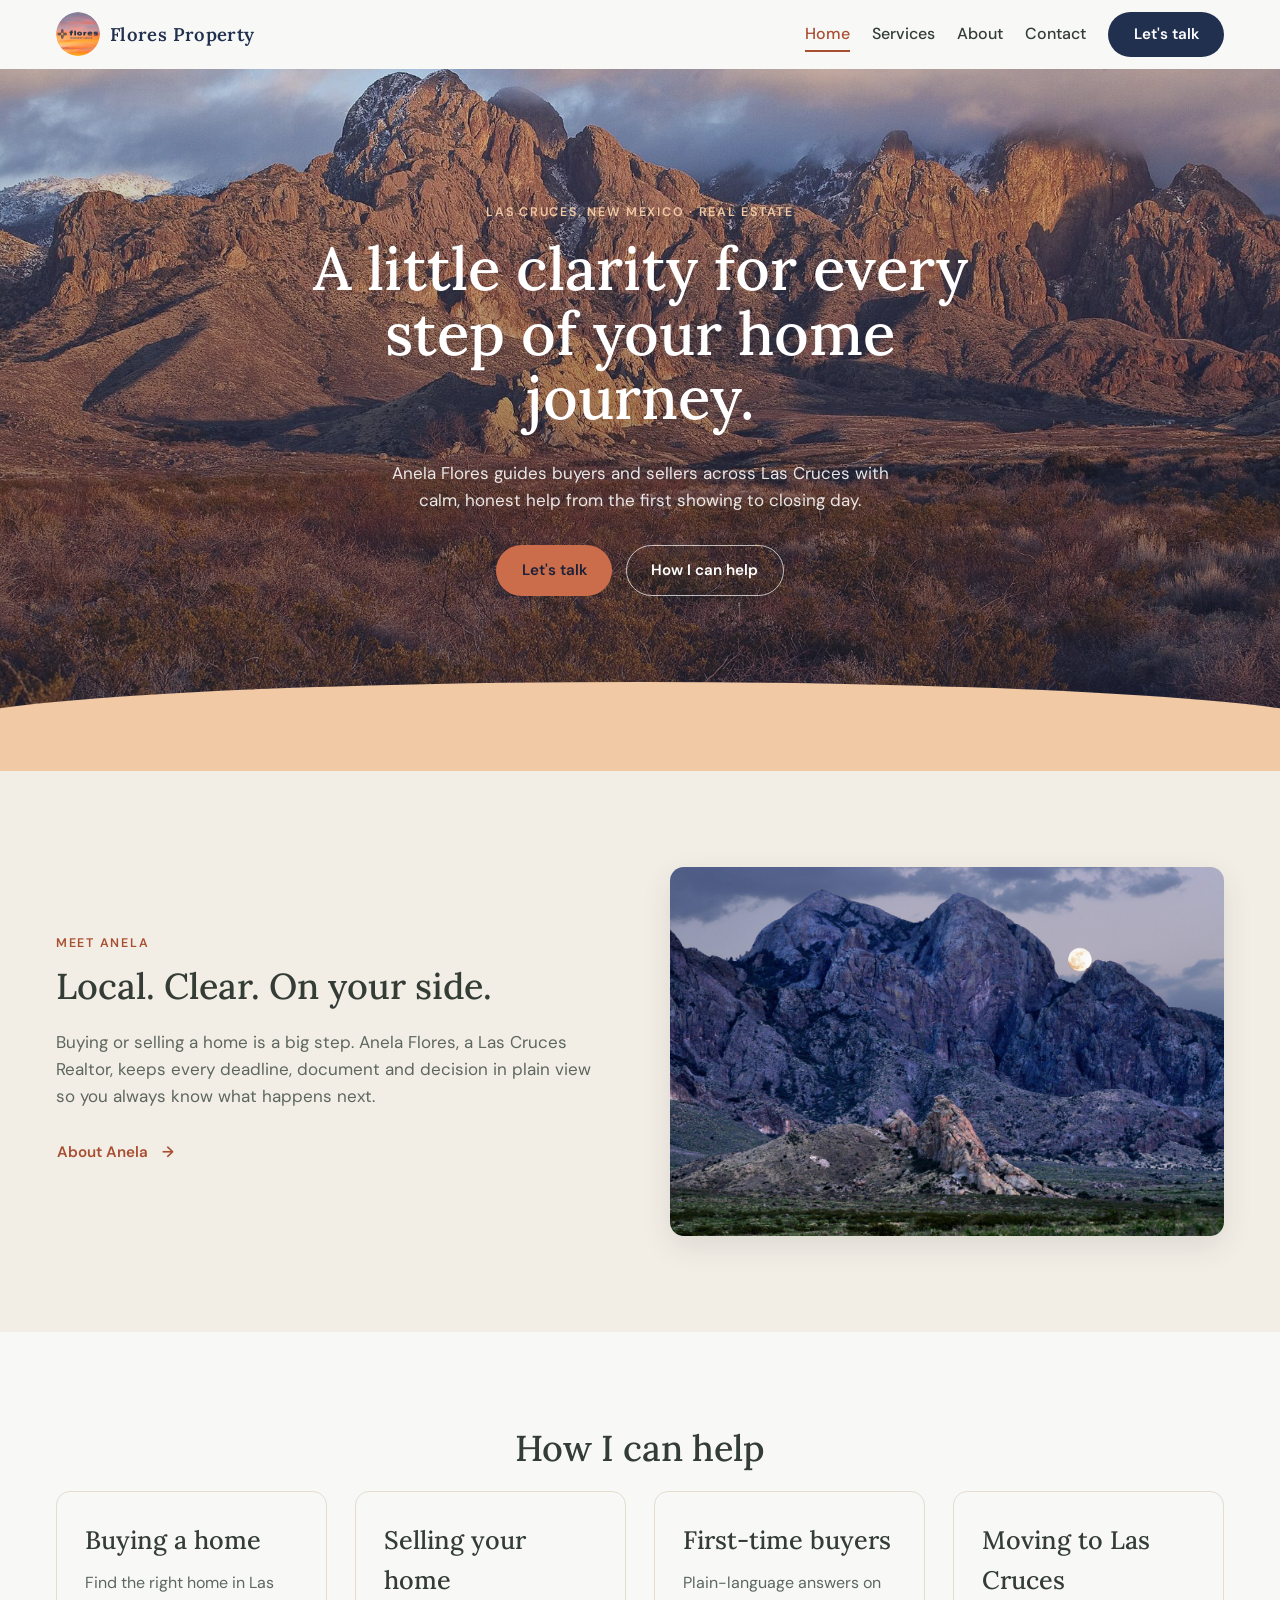
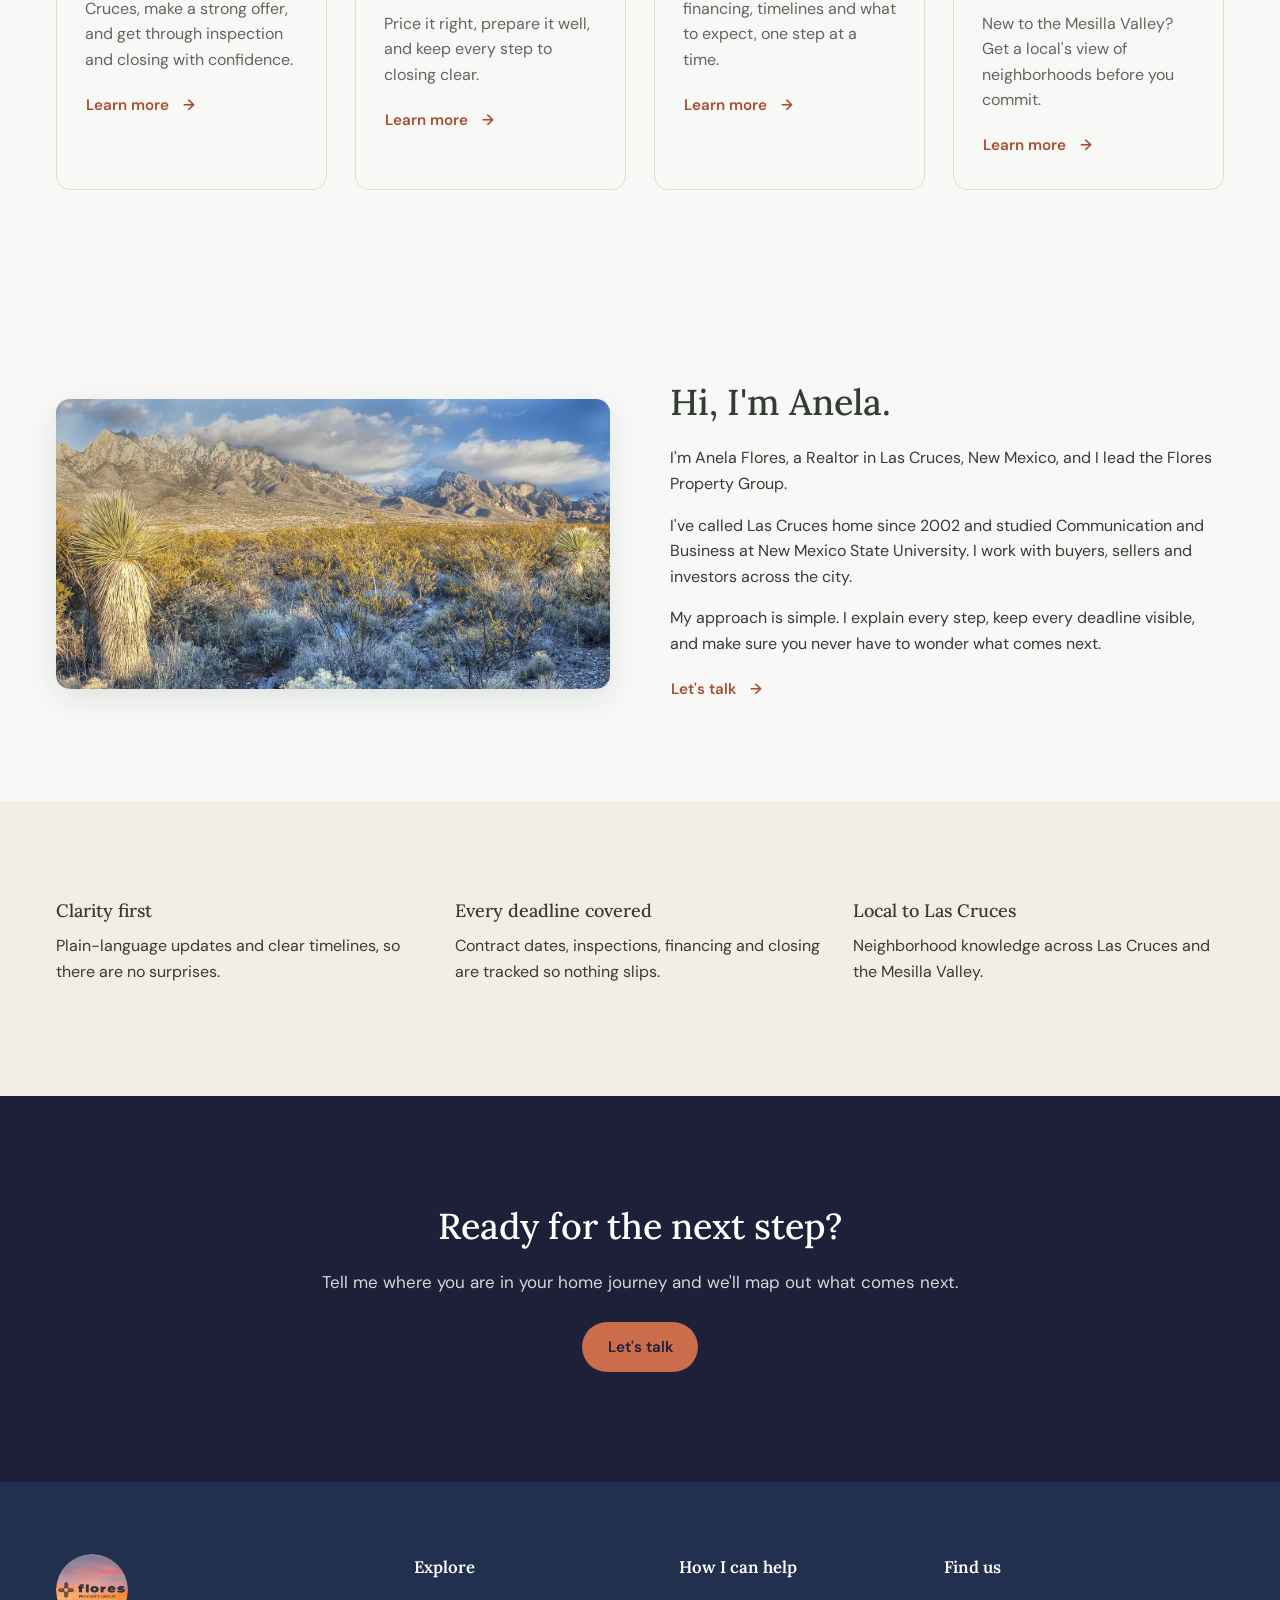
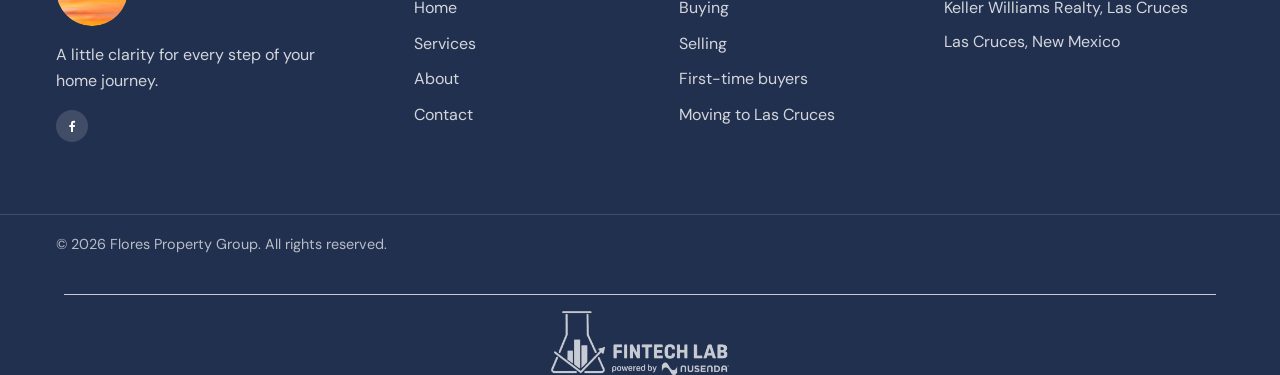
==== docs/index.html @ 02dea332 "Save from Halite Studio" ====
<!DOCTYPE html>
<html lang="en">
<head>
<meta charset="UTF-8"/>
<meta name="viewport" content="width=device-width, initial-scale=1.0"/>
<link rel="icon" href="./favicon.ico" sizes="any"/>
<link rel="shortcut icon" href="./favicon.ico"/>
<link rel="icon" type="image/x-icon" href="./favicon.ico"/>
<link rel="icon" type="image/png" sizes="48x48" href="./favicon-48x48.png"/>
<link rel="icon" type="image/png" sizes="96x96" href="./favicon-96x96.png"/>
<link rel="icon" type="image/png" sizes="192x192" href="./favicon-192x192.png"/>
<link rel="apple-touch-icon" href="./apple-touch-icon.png"/>
<title>Flores Property · Las Cruces, NM Real Estate</title>
<meta name="description" content="Anela Flores helps buyers and sellers across Las Cruces, New Mexico with calm, clear guidance from first showing to closing day."/>
<link rel="preconnect" href="https://fonts.googleapis.com"/>
<link rel="preconnect" href="https://fonts.gstatic.com" crossorigin/>
<link href="https://fonts.googleapis.com/css2?family=Lora:ital,wght@0,700;1,700&family=DM%20Sans:wght@400;700&display=swap" rel="stylesheet"/>
<style>
/* styles.css — layout, type scale, and motion for the custom clone.
   Mobile-first: base rules target the narrowest width; min-width media queries scale up.
   Emulates the reference's structure/spacing/type/breakpoints/motion only — no reference
   copy, brand, photos or colors-as-identity are reproduced; palette comes from config.yml theme. */
@import url('https://fonts.googleapis.com/css2?family=DM+Sans:wght@400;500;600;700&family=Lora:wght@400;500;600&display=swap');

:root {
  --font-display: "Lora", Georgia, serif;
  --font-body: "DM Sans", system-ui, -apple-system, Arial, sans-serif;

  --c-text: #333c35;
  --c-muted: #5d675f;
  --c-accent: #a84f32;      /* terracotta, text-safe */
  --c-sunset: #cb6d4b;      /* terracotta, decorative/buttons on dark */
  --c-primary: #22304f;     /* logo navy */
  --c-bg: #f8f9f6;
  --c-surface: #f3eee5;     /* warm sand tint */
  --c-sand: #f1c9a5;        /* sunset peach */
  --c-dark: #1d2038;        /* dusk */
  --c-on-dark: #ffffff;
  --c-border: #e3dccf;

  --maxw: 1200px;
  --gutter: 16px;
  --radius: 14px;
  --radius-pill: 999px;
  --shadow: 0 10px 30px rgba(20, 30, 50, 0.10);

  --ease: cubic-bezier(0.22, 1, 0.36, 1);
  --reveal-dur: 600ms;
}

* { box-sizing: border-box; }
html { -webkit-text-size-adjust: 100%; scroll-behavior: smooth; }
body {
  margin: 0;
  font-family: var(--font-body);
  font-size: 16px;
  line-height: 1.6;
  color: var(--c-text);
  background: var(--c-bg);
}
img { max-width: 100%; display: block; }
a { color: inherit; text-decoration: none; }

.container { width: 100%; max-width: var(--maxw); margin-inline: auto; padding-inline: var(--gutter); }
.center { text-align: center; }

/* ---- Type scale (mobile-first, fluid with clamp) ---- */
.hero-headline { font-family: var(--font-display); font-weight: 500; line-height: 1.08; margin: 0 0 .5em;
  font-size: clamp(2.1rem, 6vw, 3.75rem); }                 /* ~34 → 60px */
.section-title { font-family: var(--font-display); font-weight: 500; line-height: 1.15; margin: 0 0 .6em;
  font-size: clamp(1.6rem, 4vw, 2.25rem); }                 /* ~26 → 36px */
.card-title { font-family: var(--font-display); font-weight: 500; margin: 0 0 .4em;
  font-size: clamp(1.25rem, 2.4vw, 1.58rem); }              /* ~20 → 25px */
.subheading { font-family: var(--font-display); font-weight: 500; margin: 0 0 .4em; font-size: 1.125rem; }
.eyebrow { text-transform: uppercase; letter-spacing: .14em; font-size: .78rem; font-weight: 600;
  color: var(--c-accent); margin: 0 0 1em; }
.eyebrow-on-dark { color: var(--c-sand); }
.lede { font-size: 1.0625rem; color: var(--c-muted); margin: 0 0 1.5em; }
.body-text { margin: 0 0 1em; color: var(--c-text); }
.on-dark { color: var(--c-on-dark); }
.on-dark.lede, .on-dark + .lede { color: rgba(255,255,255,.82); }

/* ---- Sections ---- */
.section { padding-block: clamp(48px, 8vw, 96px); }
.section-surface { background: var(--c-surface); }
.section-dark { background: var(--c-dark); color: var(--c-on-dark); padding-block: clamp(56px, 9vw, 110px); }
.section-primary { background: var(--c-primary); color: var(--c-on-dark); }
.section-foot { margin-top: clamp(28px, 4vw, 44px); }

/* ---- Buttons ---- */
.btn { display: inline-flex; align-items: center; gap: .5em; font-weight: 600; font-size: .95rem;
  padding: .8em 1.6em; border-radius: var(--radius-pill); border: 1.5px solid transparent;
  cursor: pointer; transition: transform .2s var(--ease), background .2s var(--ease), color .2s var(--ease), box-shadow .2s var(--ease); }
.btn-primary { background: var(--c-primary); color: #fff; }
.btn-primary:hover { transform: scale(1.03); box-shadow: var(--shadow); }
.btn-outline { border-color: var(--c-primary); color: var(--c-primary); background: transparent; }
.btn-outline:hover { background: var(--c-primary); color: #fff; }
.btn-outline-on-dark { border-color: rgba(255,255,255,.7); color: #fff; background: transparent; }
.btn-outline-on-dark:hover { background: #fff; color: var(--c-dark); }
.btn-text { padding: .2em 0; color: var(--c-accent); font-weight: 600; border-radius: 0; position: relative; }
.btn-text::after { content: "→"; margin-left: .4em; transition: margin-left .2s var(--ease); }
.btn-text:hover::after { margin-left: .7em; }

/* ---- Nav ---- */
.site-nav { position: sticky; top: 0; z-index: 50; background: rgba(248,249,246,.94);
  backdrop-filter: saturate(140%) blur(8px); transition: box-shadow .25s var(--ease), background .25s var(--ease); }
.site-nav.is-scrolled { box-shadow: 0 2px 14px rgba(20,30,50,.10); background: #fff; }
.nav-inner { max-width: var(--maxw); margin-inline: auto; padding: 12px var(--gutter);
  display: flex; align-items: center; justify-content: space-between; gap: 16px; }
.nav-logo { display: inline-flex; align-items: center; gap: 10px; }
.nav-logo img { height: 40px; width: auto; }
.nav-brand { font-family: var(--font-display); font-weight: 600; font-size: 1.15rem; color: var(--c-primary);
  letter-spacing: .02em; }
.nav-menu { display: flex; align-items: center; gap: 22px; }
.nav-links { list-style: none; display: flex; gap: 22px; margin: 0; padding: 0; }
.nav-links a { font-weight: 500; color: var(--c-text); padding: 6px 0; position: relative; }
.nav-links a:hover,
body[data-page="home"] .nav-links a[data-nav-page="home"],
body[data-page="services"] .nav-links a[data-nav-page="services"],
body[data-page="about"] .nav-links a[data-nav-page="about"],
body[data-page="contact"] .nav-links a[data-nav-page="contact"] { color: var(--c-accent); }
.nav-links a:hover::after,
body[data-page="home"] .nav-links a[data-nav-page="home"]::after,
body[data-page="services"] .nav-links a[data-nav-page="services"]::after,
body[data-page="about"] .nav-links a[data-nav-page="about"]::after,
body[data-page="contact"] .nav-links a[data-nav-page="contact"]::after { content: ""; position: absolute; left: 0; right: 0; bottom: -2px; height: 2px; background: var(--c-accent); }
.has-dropdown > a::after { content: "⌄"; margin-left: .35em; color: var(--c-muted); font-size: .8em; }
.nav-cta { padding-block: .6em; }
.nav-toggle { display: none; flex-direction: column; gap: 5px; background: none; border: 0; padding: 8px; cursor: pointer; }
.nav-toggle span { width: 24px; height: 2px; background: var(--c-primary); border-radius: 2px; transition: .25s var(--ease); }

/* ---- Hero ---- */
.hero { position: relative; min-height: clamp(460px, 78vh, 760px); display: flex; align-items: center;
  overflow: hidden; color: #fff; }
.hero-bg { position: absolute; inset: 0; width: 100%; height: 100%; object-fit: cover; }
.hero-overlay { position: absolute; inset: 0; background: linear-gradient(180deg, rgba(29,32,56,.10), rgba(29,32,56,.62)); }
.hero-content { position: relative; z-index: 2; text-align: center; max-width: 760px; padding-block: 80px 120px; }
.hero-subhead { font-size: 1.0625rem; color: rgba(255,255,255,.88); margin: 0 auto 1.8em; max-width: 44ch; }
.hero-ctas { display: flex; flex-wrap: wrap; gap: 14px; justify-content: center; }
.hero-arc { position: absolute; left: -5%; right: -5%; bottom: -1px; height: 90px; z-index: 2;
  background: var(--c-sand); border-radius: 100% 100% 0 0 / 100% 100% 0 0; }

/* ---- Split (intro / about) ---- */
.split { display: grid; gap: clamp(28px, 5vw, 60px); align-items: center; grid-template-columns: 1fr; }
.rounded-media { border-radius: var(--radius); box-shadow: var(--shadow); width: 100%; object-fit: cover; }

/* ---- Grids ---- */
.grid { display: grid; gap: clamp(18px, 2.5vw, 28px); grid-template-columns: 1fr; }

/* ---- Cards ---- */
.card { background: var(--c-bg); border-radius: var(--radius); }
.card-bordered { border: 1px solid var(--c-border); padding: 28px; transition: transform .2s var(--ease), box-shadow .2s var(--ease); }
.card-bordered:hover { transform: translateY(-4px); box-shadow: var(--shadow); }
.card-listing { overflow: hidden; border: 1px solid var(--c-border); transition: transform .2s var(--ease), box-shadow .2s var(--ease); }
.card-listing:hover { transform: translateY(-4px); box-shadow: var(--shadow); }
.card-media { aspect-ratio: 16 / 10; object-fit: cover; width: 100%; }
.card-pad { padding: 22px 24px 26px; }
.card-body { color: var(--c-muted); margin: 0 0 1em; }
.card-quote { border: 1px solid var(--c-border); padding: 28px; }
.card-quote blockquote { margin: 0 0 1em; font-size: 1.02rem; color: var(--c-text); }
.card-quote figcaption { font-family: var(--font-display); font-weight: 600; color: var(--c-primary); }

/* ---- Footer ---- */
.footer-grid { display: grid; gap: 32px; padding-block: clamp(44px, 7vw, 72px); grid-template-columns: 1fr; }
.footer-logo img { height: 72px; background: #fff; border-radius: 10px; padding: 10px; }
.footer-tagline { color: rgba(255,255,255,.80); margin: 16px 0; max-width: 24ch; }
.footer-socials { list-style: none; display: flex; gap: 12px; padding: 0; margin: 0; }
.social-dot { display: flex; align-items: center; justify-content: center; width: 32px; height: 32px; border-radius: 50%; background: rgba(255,255,255,.14); color: #fff; }
.footer-socials a:hover .social-dot { background: var(--c-accent); }
.footer-col-title { font-family: var(--font-display); font-weight: 600; font-size: 1.05rem; margin: 0 0 14px; color: #fff; }
.footer-col ul { list-style: none; padding: 0; margin: 0; display: grid; gap: 10px; }
.footer-col a, .footer-contact p { color: rgba(255,255,255,.80); }
.footer-col a:hover { color: #fff; }
.footer-contact p { margin: 0 0 8px; }
.footer-bar { border-top: 1px solid rgba(255,255,255,.14); }
.footer-bar-inner { display: flex; flex-direction: column; gap: 12px; padding-block: 18px; }
.footer-copy { color: rgba(255,255,255,.68); margin: 0; font-size: .9rem; }
.footer-legal { list-style: none; display: flex; flex-wrap: wrap; gap: 18px; padding: 0; margin: 0; font-size: .9rem; }
.footer-legal a { color: rgba(255,255,255,.68); }
.footer-legal a:hover { color: #fff; }

/* ---- Reveal-on-scroll motion ---- */
[data-reveal] { opacity: 0; transform: translateY(16px); transition: opacity var(--reveal-dur) var(--ease), transform var(--reveal-dur) var(--ease); }
[data-reveal].is-visible { opacity: 1; transform: none; }

/* ======================= Breakpoints (min-width, mobile-first) ======================= */
@media (min-width: 640px) {
  .grid-3, .grid-4 { grid-template-columns: repeat(2, 1fr); }
  .footer-bar-inner { flex-direction: row; align-items: center; justify-content: space-between; }
}
@media (min-width: 768px) {
  .split { grid-template-columns: 1fr 1fr; }
  .footer-grid { grid-template-columns: 1.4fr 1fr 1fr 1.2fr; }
}
@media (min-width: 1024px) {
  .grid-3 { grid-template-columns: repeat(3, 1fr); }
  .grid-4 { grid-template-columns: repeat(4, 1fr); }
  /* image-side control for split layouts */
  .split-media-left .split-media { order: -1; }
}

/* ---- Mobile nav drawer (below md) ---- */
@media (max-width: 767.98px) {
  .nav-toggle { display: flex; }
  .nav-menu { position: fixed; inset: 0 0 0 auto; width: min(82vw, 320px); background: #fff;
    flex-direction: column; align-items: flex-start; gap: 18px; padding: 88px 28px 28px;
    box-shadow: -8px 0 30px rgba(20,30,50,.18); transform: translateX(100%); transition: transform .3s var(--ease); }
  .nav-menu.is-open { transform: none; }
  .nav-links { flex-direction: column; gap: 18px; width: 100%; }
  [data-nav].is-menu-open .nav-toggle span:nth-child(1) { transform: translateY(7px) rotate(45deg); }
  [data-nav].is-menu-open .nav-toggle span:nth-child(2) { opacity: 0; }
  [data-nav].is-menu-open .nav-toggle span:nth-child(3) { transform: translateY(-7px) rotate(-45deg); }
}

@media (prefers-reduced-motion: reduce) {
  * { scroll-behavior: auto; }
  [data-reveal] { opacity: 1; transform: none; transition: none; }
  .btn, .card-bordered, .card-listing { transition: none; }
}

/* ---- Flores brand ---- */
.hero .btn-primary, .section-dark .btn-primary { background: var(--c-sunset); color: #1d2038; }
.hero .btn-primary:hover, .section-dark .btn-primary:hover { background: #d98562; }
.nav-logo img { height: 44px; border-radius: 50%; }
.footer-logo img { height: 72px; width: 72px; border-radius: 50%; background: transparent; padding: 0; }

:root {
  --font-display: 'Lora';
  --font-body: 'DM Sans';
  --color-text: #333c35;
  --color-muted: #5d675f;
  --color-accent: #a84f32;
  --color-background: #f8f9f6;
  --color-surface: #f3eee5;
  --color-eclub: #5d675f;
  --color-eclub-btn: #f3eee5;
  --color-link: #a84f32;
  --hero-image: url('./images/las-cruces-organs-hero.jpg');
}
</style>
</head>
<body data-page="home">

<!-- nav — cloned structure (sticky top bar, left logo, right links, pill CTA, mobile drawer).
     Links mirror config.yml project.pages so the editor derives nav from pages, not a link list. -->
<header class="site-nav" data-halite-section="nav" data-nav>
  <div class="nav-inner">
    <a class="nav-logo" href="index.html" aria-label="Home">
      <img data-halite-path='["custom","brand","logo"]' data-halite-image="true" src="./images/flores-logo.png" alt="Flores Property Group logo"/>
      <span data-halite-path='["custom","brand","name"]' class="nav-brand">Flores Property</span>
    </a>

    <button class="nav-toggle" type="button" aria-label="Open menu" aria-expanded="false" data-nav-toggle>
      <span></span><span></span><span></span>
    </button>

    <nav class="nav-menu" data-nav-menu aria-label="Primary">
      <ul class="nav-links">
        <li><a href="index.html" data-nav-page="home">Home</a></li>
        <li><a href="services.html" data-nav-page="services">Services</a></li>
        <li><a href="about.html" data-nav-page="about">About</a></li>
        <li><a href="contact.html" data-nav-page="contact">Contact</a></li>
      </ul>
      <a data-halite-path='["custom","nav","ctaLabel"]' class="btn btn-primary nav-cta" href="contact.html">Let&#39;s talk</a>
    </nav>
  </div>
</header>


<main>

<!-- hero — full-bleed dark image with overlay, centered serif headline, two pill CTAs,
     and a warm-sand arc divider at the bottom edge (reveal-on-scroll via [data-reveal]). -->
<section class="hero" data-halite-section="hero">
  <img data-halite-path='["custom","hero","image"]' data-halite-image="true" src="./images/las-cruces-organs-hero.jpg" class="hero-bg" alt="New Mexico sunset over the desert"/>
  <div class="hero-overlay"></div>

  <div class="hero-content container" data-reveal>
    <p data-halite-path='["custom","hero","eyebrow"]' class="eyebrow eyebrow-on-dark">LAS CRUCES, NEW MEXICO · REAL ESTATE</p>
    <h1 data-halite-path='["custom","hero","headline"]' class="hero-headline">A little clarity for every step of your home journey.</h1>
    <p data-halite-path='["custom","hero","subhead"]' class="hero-subhead">Anela Flores guides buyers and sellers across Las Cruces with calm, honest help from the first showing to closing day.</p>
    <div class="hero-ctas">
      <a data-halite-path='["custom","hero","ctaPrimaryLabel"]' class="btn btn-primary" href="contact.html">Let&#39;s talk</a>
      <a data-halite-path='["custom","hero","ctaSecondaryLabel"]' class="btn btn-outline-on-dark" href="services.html">How I can help</a>
    </div>
  </div>

  <div class="hero-arc" aria-hidden="true"></div>
</section>


<!-- introBand — split layout: copy on one side, image on the other (image side set in config). -->
<section class="intro-band section section-surface" data-halite-section="introBand">
  <div class="container split" data-reveal>
    <div class="split-text">
      <p data-halite-path='["custom","introBand","eyebrow"]' class="eyebrow">Meet Anela</p>
      <h2 data-halite-path='["custom","introBand","heading"]' class="section-title">Local. Clear. On your side.</h2>
      <p data-halite-path='["custom","introBand","body"]' class="lede">Buying or selling a home is a big step. Anela Flores, a Las Cruces Realtor, keeps every deadline, document and decision in plain view so you always know what happens next.</p>
      <a data-halite-path='["custom","introBand","ctaLabel"]' class="btn btn-text" href="about.html">About Anela</a>
    </div>
    <div class="split-media">
      <img data-halite-path='["custom","introBand","image"]' data-halite-image="true" src="./images/organ-mountains-moon.jpg" class="rounded-media" alt="Desert dusk over Las Cruces"/>
    </div>
  </div>
</section>


<!-- services — heading + 4-up bordered card grid (4 on desktop, 2 on tablet, 1 on mobile). -->
<section class="services section" data-halite-section="services">
  <div class="container">
    <h2 data-halite-path='["custom","services","heading"]' class="section-title center">How I can help</h2>
    <div class="grid grid-4">
      <article class="card card-bordered" data-reveal>
        <h3 data-halite-path='["custom","services","cards","0","title"]' class="card-title">Buying a home</h3>
        <p data-halite-path='["custom","services","cards","0","body"]' class="card-body">Find the right home in Las Cruces, make a strong offer, and get through inspection and closing with confidence.</p>
        <a data-halite-path='["custom","services","cards","0","ctaLabel"]' class="btn btn-text" href="services.html">Learn more</a>
      </article>
      <article class="card card-bordered" data-reveal>
        <h3 data-halite-path='["custom","services","cards","1","title"]' class="card-title">Selling your home</h3>
        <p data-halite-path='["custom","services","cards","1","body"]' class="card-body">Price it right, prepare it well, and keep every step to closing clear.</p>
        <a data-halite-path='["custom","services","cards","1","ctaLabel"]' class="btn btn-text" href="services.html">Learn more</a>
      </article>
      <article class="card card-bordered" data-reveal>
        <h3 data-halite-path='["custom","services","cards","2","title"]' class="card-title">First-time buyers</h3>
        <p data-halite-path='["custom","services","cards","2","body"]' class="card-body">Plain-language answers on financing, timelines and what to expect, one step at a time.</p>
        <a data-halite-path='["custom","services","cards","2","ctaLabel"]' class="btn btn-text" href="services.html">Learn more</a>
      </article>
      <article class="card card-bordered" data-reveal>
        <h3 data-halite-path='["custom","services","cards","3","title"]' class="card-title">Moving to Las Cruces</h3>
        <p data-halite-path='["custom","services","cards","3","body"]' class="card-body">New to the Mesilla Valley? Get a local&#39;s view of neighborhoods before you commit.</p>
        <a data-halite-path='["custom","services","cards","3","ctaLabel"]' class="btn btn-text" href="services.html">Learn more</a>
      </article>
    </div>
  </div>
</section>


<!-- about — split layout: portrait image beside heading + two paragraphs + CTA. -->
<section class="about section" data-halite-section="about">
  <div class="container split split-media-left" data-reveal>
    <div class="split-media">
      <img data-halite-path='["custom","about","image"]' data-halite-image="true" src="./images/organ-mountains-desert.jpg" class="rounded-media" alt="Desert dusk over Las Cruces"/>
    </div>
    <div class="split-text">
      <h2 data-halite-path='["custom","about","heading"]' class="section-title">Hi, I&#39;m Anela.</h2>
      <p data-halite-path='["custom","about","paragraphs","0"]' class="body-text">I&#39;m Anela Flores, a Realtor in Las Cruces, New Mexico, and I lead the Flores Property Group.</p>
      <p data-halite-path='["custom","about","paragraphs","1"]' class="body-text">I&#39;ve called Las Cruces home since 2002 and studied Communication and Business at New Mexico State University. I work with buyers, sellers and investors across the city.</p>
      <p data-halite-path='["custom","about","paragraphs","2"]' class="body-text">My approach is simple. I explain every step, keep every deadline visible, and make sure you never have to wonder what comes next.</p>
      <a data-halite-path='["custom","about","ctaLabel"]' class="btn btn-text" href="about.html">Let&#39;s talk</a>
    </div>
  </div>
</section>


<!-- mission — three stacked heading + paragraph blocks (3 columns on desktop, 1 on mobile). -->
<section class="mission section section-surface" data-halite-section="mission">
  <div class="container grid grid-3">
    <div class="mission-block" data-reveal>
      <h3 data-halite-path='["custom","mission","blocks","0","title"]' class="subheading">Clarity first</h3>
      <p data-halite-path='["custom","mission","blocks","0","body"]' class="body-text">Plain-language updates and clear timelines, so there are no surprises.</p>
    </div>
    <div class="mission-block" data-reveal>
      <h3 data-halite-path='["custom","mission","blocks","1","title"]' class="subheading">Every deadline covered</h3>
      <p data-halite-path='["custom","mission","blocks","1","body"]' class="body-text">Contract dates, inspections, financing and closing are tracked so nothing slips.</p>
    </div>
    <div class="mission-block" data-reveal>
      <h3 data-halite-path='["custom","mission","blocks","2","title"]' class="subheading">Local to Las Cruces</h3>
      <p data-halite-path='["custom","mission","blocks","2","body"]' class="body-text">Neighborhood knowledge across Las Cruces and the Mesilla Valley.</p>
    </div>
  </div>
</section>


<!-- ctaBand — full-width dark band, centered heading + body + single button. -->
<section class="cta-band section-dark" data-halite-section="ctaBand">
  <div class="container center" data-reveal>
    <h2 data-halite-path='["custom","ctaBand","heading"]' class="section-title on-dark">Ready for the next step?</h2>
    <p data-halite-path='["custom","ctaBand","body"]' class="lede on-dark">Tell me where you are in your home journey and we&#39;ll map out what comes next.</p>
    <a data-halite-path='["custom","ctaBand","ctaLabel"]' class="btn btn-primary" href="contact.html">Let&#39;s talk</a>
  </div>
</section>


</main>

<!-- footer — navy footer: logo + tagline + social row, three link columns, then a legal bar.
     Link hrefs are structural (relative in-site URLs); only labels/text are editable fields. -->
<footer class="site-footer section-primary" data-halite-section="footer">
  <div class="container footer-grid">
    <div class="footer-brand">
      <a class="footer-logo" href="index.html" aria-label="Home">
        <img data-halite-path='["custom","brand","logo"]' data-halite-image="true" src="./images/flores-logo.png" alt="Flores Property Group logo"/>
      </a>
      <p data-halite-path='["custom","footer","tagline"]' class="footer-tagline">A little clarity for every step of your home journey.</p>
      <ul class="footer-socials" aria-label="Social links">
        <li><a href="https://www.facebook.com/livinginlascruces/" aria-label="Facebook" rel="noopener" target="_blank"><span class="social-dot"><svg viewBox="0 0 24 24" width="16" height="16" fill="currentColor" aria-hidden="true"><path d="M13.5 21v-7.5h2.6l.4-3h-3V8.6c0-.9.3-1.5 1.5-1.5h1.6V4.4c-.3 0-1.2-.1-2.3-.1-2.3 0-3.8 1.4-3.8 3.9v2.3H8v3h2.5V21h3z"/></svg></span></a></li>
      </ul>
    </div>

    <nav class="footer-col" aria-label="Footer column one">
      <h4 data-halite-path='["custom","footer","columns","0","title"]' class="footer-col-title">Explore</h4>
      <ul>
        <li><a data-halite-path='["custom","footer","columns","0","links","0","label"]' href="index.html">Home</a></li>
        <li><a data-halite-path='["custom","footer","columns","0","links","1","label"]' href="services.html">Services</a></li>
        <li><a data-halite-path='["custom","footer","columns","0","links","2","label"]' href="about.html">About</a></li>
        <li><a data-halite-path='["custom","footer","columns","0","links","3","label"]' href="contact.html">Contact</a></li>
      </ul>
    </nav>

    <nav class="footer-col" aria-label="Footer column two">
      <h4 data-halite-path='["custom","footer","columns","1","title"]' class="footer-col-title">How I can help</h4>
      <ul>
        <li><a data-halite-path='["custom","footer","columns","1","links","0","label"]' href="services.html">Buying</a></li>
        <li><a data-halite-path='["custom","footer","columns","1","links","1","label"]' href="services.html">Selling</a></li>
        <li><a data-halite-path='["custom","footer","columns","1","links","2","label"]' href="services.html">First-time buyers</a></li>
        <li><a data-halite-path='["custom","footer","columns","1","links","3","label"]' href="services.html">Moving to Las Cruces</a></li>
      </ul>
    </nav>

    <div class="footer-col footer-contact">
      <h4 data-halite-path='["custom","footer","columns","2","title"]' class="footer-col-title">Find us</h4>
      <p data-halite-path='["custom","footer","contact","brokerage"]'>Keller Williams Realty, Las Cruces</p>
      <p data-halite-path='["custom","footer","contact","address"]'>Las Cruces, New Mexico</p>
    </div>
  </div>

  <div class="footer-bar">
    <div class="container footer-bar-inner">
      <p data-halite-path='["custom","footer","copyright"]' class="footer-copy">© 2026 Flores Property Group. All rights reserved.</p>
    </div>
  </div>

  <div class="bb-footer-credit" style="margin:1.25rem auto 0;padding-top:1rem;border-top:1px solid currentColor;max-width:90%;text-align:center;font-size:0.75rem;line-height:1.6;letter-spacing:0.02em;opacity:0.75;">
    <a href="https://arrowheadcenter.nmsu.edu/program/nusenda_fintech_lab/index.html" target="_blank" rel="noopener noreferrer"><img src="./images/fintech-lab-logo.png" alt="Fintech Lab powered by Nusenda Credit Union" style="display:inline-block;height:4rem;width:auto;vertical-align:middle;"></a>
  </div>
</footer>


<script>
window.__HALITE_MENU__ = {"categories":[],"categoriesEs":[]};
/* scripts.js — interaction + motion for the custom clone.
   (1) sticky nav gains a shadow after scroll, (2) mobile hamburger opens the drawer,
   (3) reveal-on-scroll via IntersectionObserver with a staggered delay per section.
   All progressive enhancement: the page is fully readable with JS disabled. */
(function () {
  "use strict";

  var reduceMotion = window.matchMedia && window.matchMedia("(prefers-reduced-motion: reduce)").matches;

  function onReady(fn) {
    if (document.readyState !== "loading") fn();
    else document.addEventListener("DOMContentLoaded", fn);
  }

  onReady(function () {
    /* 1. Sticky nav shadow on scroll */
    var nav = document.querySelector("[data-nav]");
    if (nav) {
      var onScroll = function () { nav.classList.toggle("is-scrolled", window.scrollY > 8); };
      onScroll();
      window.addEventListener("scroll", onScroll, { passive: true });
    }

    /* 2. Mobile menu toggle */
    var toggle = document.querySelector("[data-nav-toggle]");
    var menu = document.querySelector("[data-nav-menu]");
    if (toggle && menu && nav) {
      var setOpen = function (open) {
        menu.classList.toggle("is-open", open);
        nav.classList.toggle("is-menu-open", open);
        toggle.setAttribute("aria-expanded", open ? "true" : "false");
      };
      toggle.addEventListener("click", function () {
        setOpen(!menu.classList.contains("is-open"));
      });
      menu.addEventListener("click", function (e) {
        if (e.target.closest("a")) setOpen(false);
      });
      document.addEventListener("keydown", function (e) {
        if (e.key === "Escape") setOpen(false);
      });
    }

    /* 3. Reveal-on-scroll, staggered within each section */
    var reveal = Array.prototype.slice.call(document.querySelectorAll("[data-reveal]"));
    if (reduceMotion || !("IntersectionObserver" in window)) {
      reveal.forEach(function (el) { el.classList.add("is-visible"); });
      return;
    }
    var io = new IntersectionObserver(function (entries) {
      entries.forEach(function (entry) {
        if (!entry.isIntersecting) return;
        var el = entry.target;
        var siblings = Array.prototype.slice.call(
          (el.closest("section") || document).querySelectorAll("[data-reveal]")
        );
        var i = Math.max(0, siblings.indexOf(el));
        el.style.transitionDelay = Math.min(i, 6) * 80 + "ms";
        el.classList.add("is-visible");
        io.unobserve(el);
      });
    }, { threshold: 0.12, rootMargin: "0px 0px -8% 0px" });
    reveal.forEach(function (el) { io.observe(el); });
  });
})();

</script>

</body>
</html>
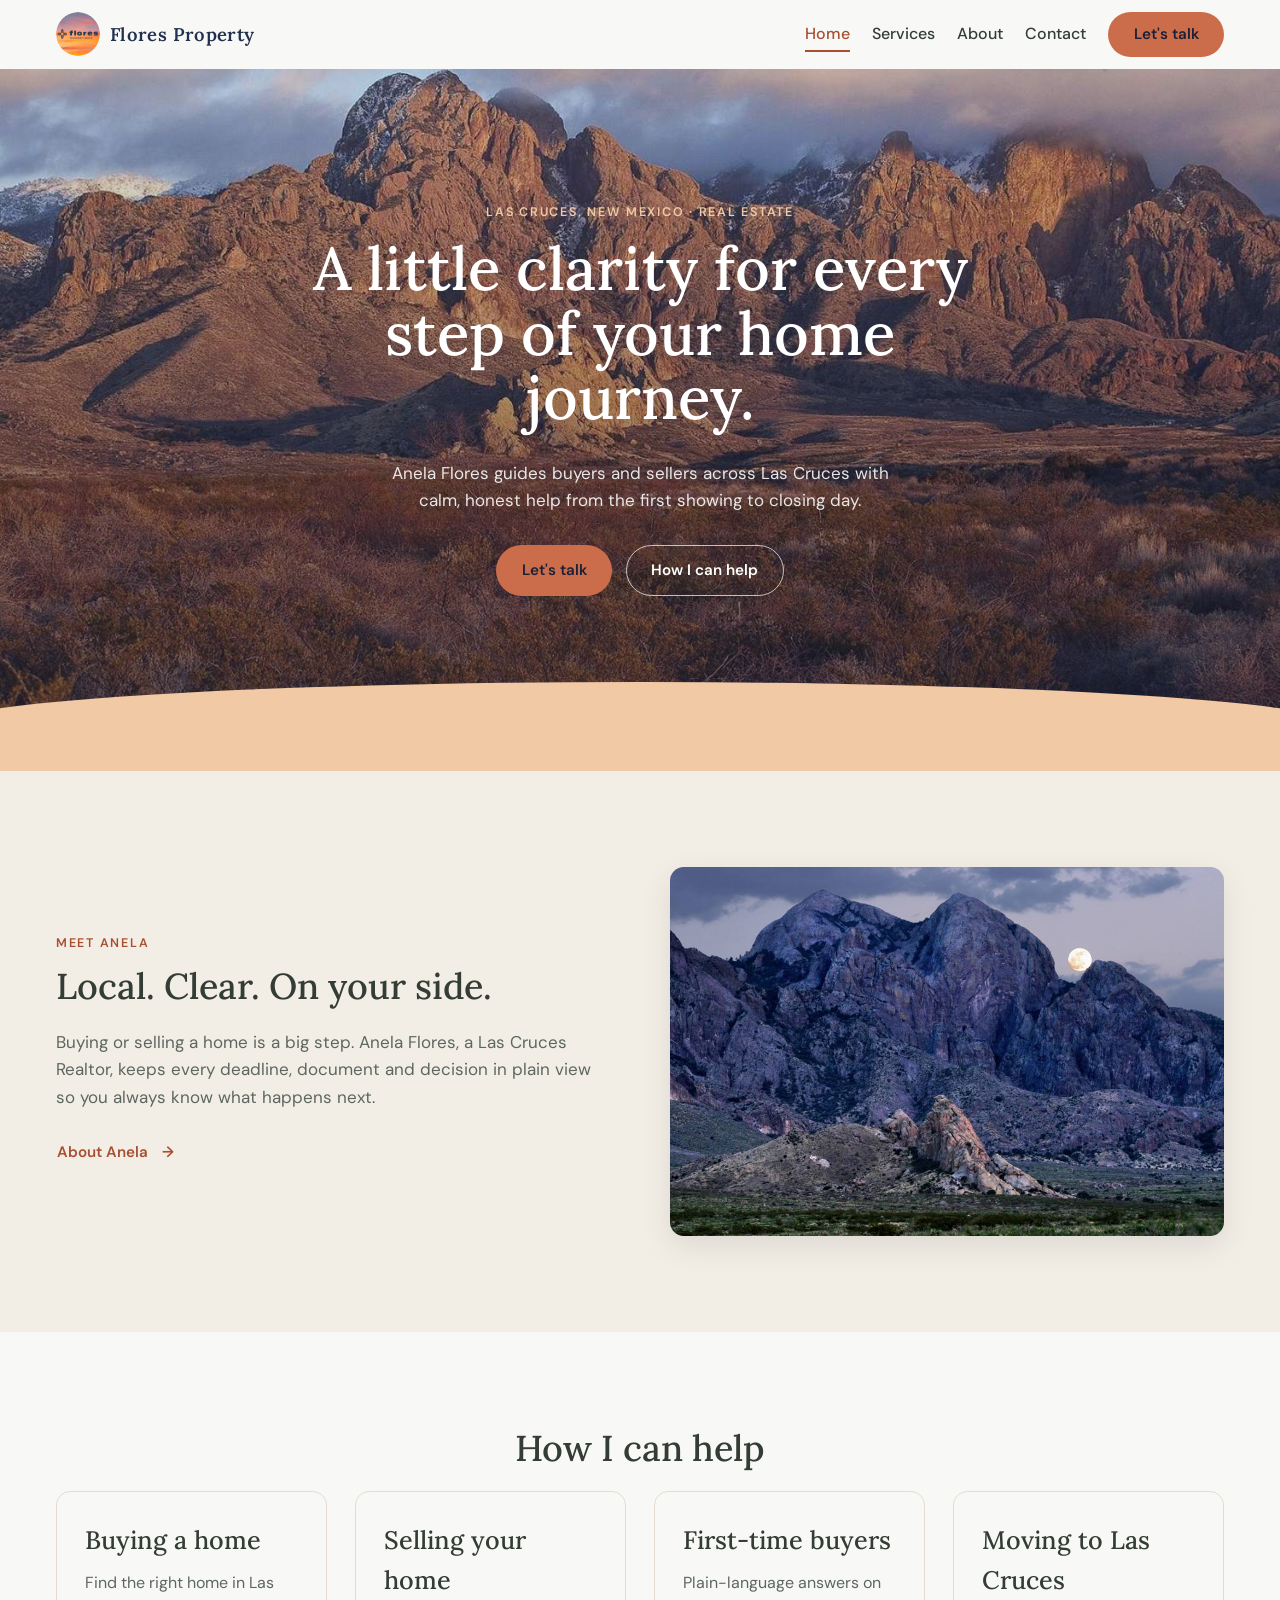
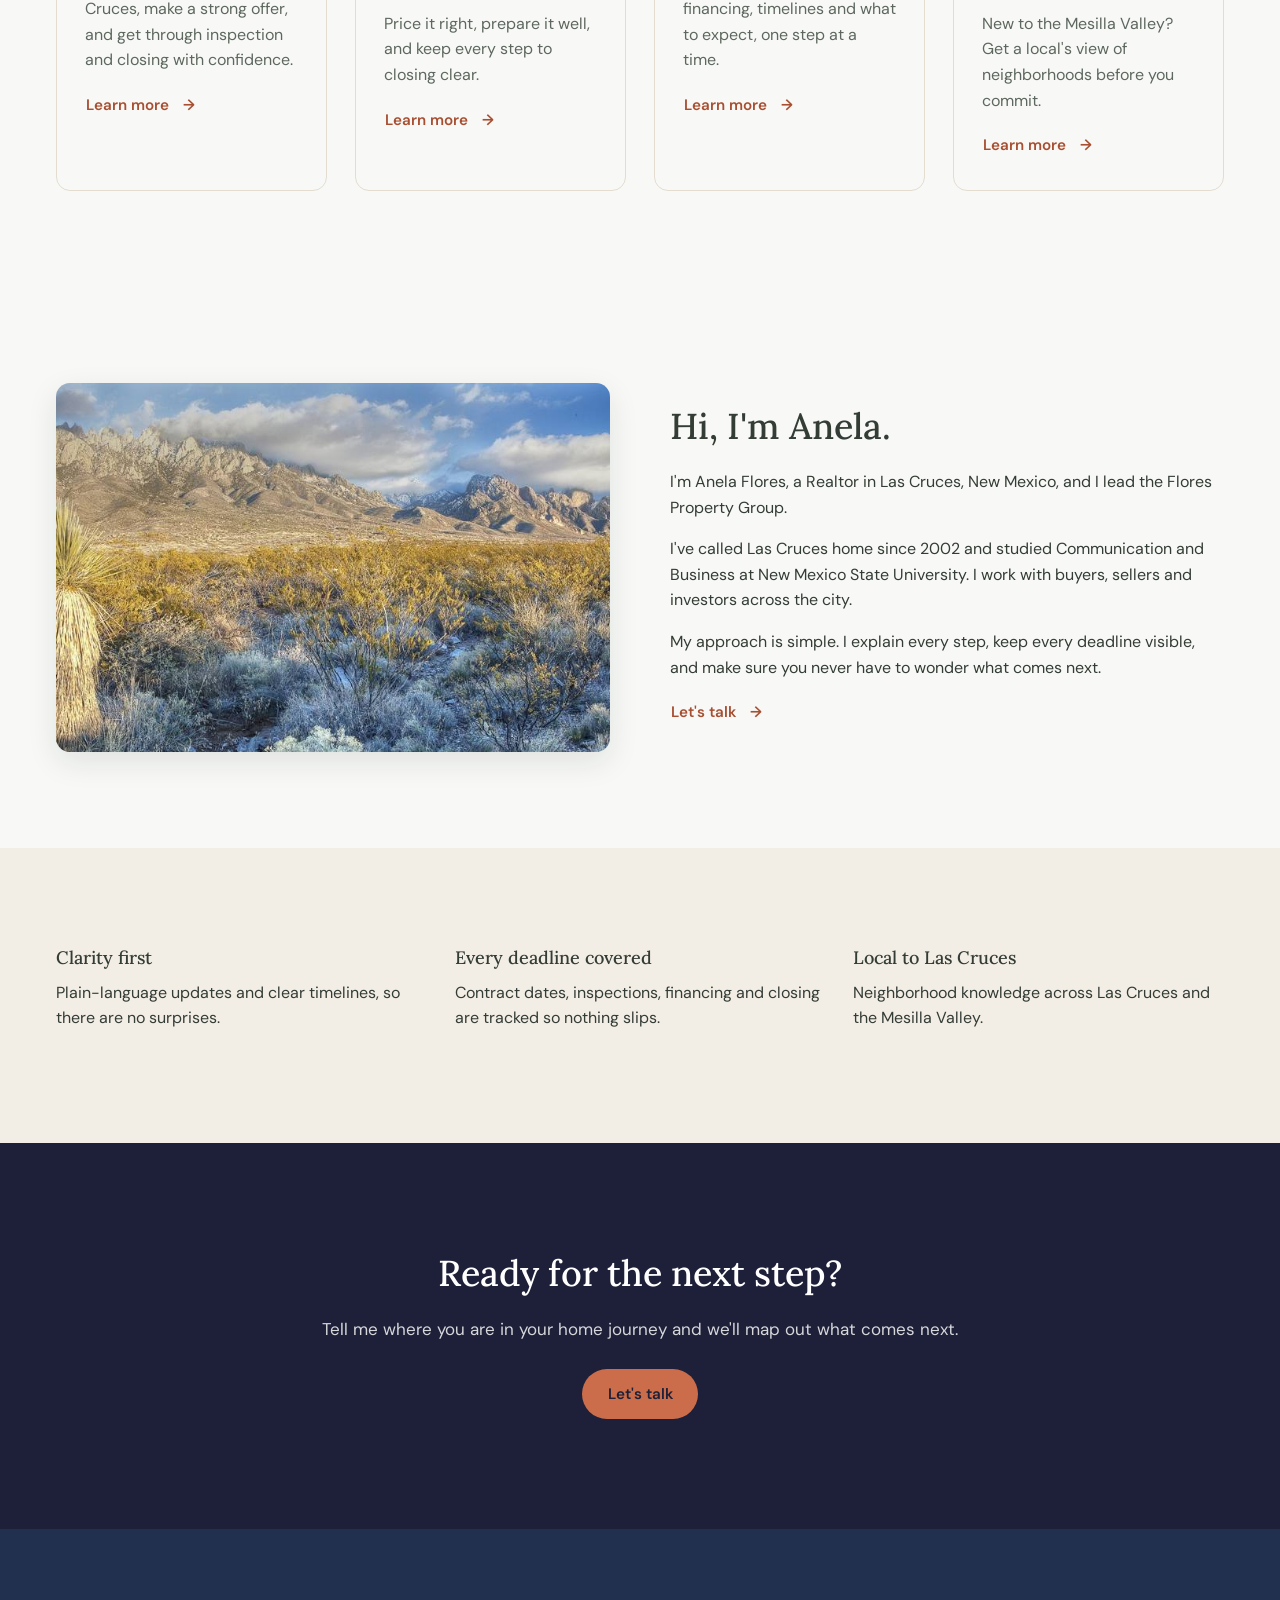
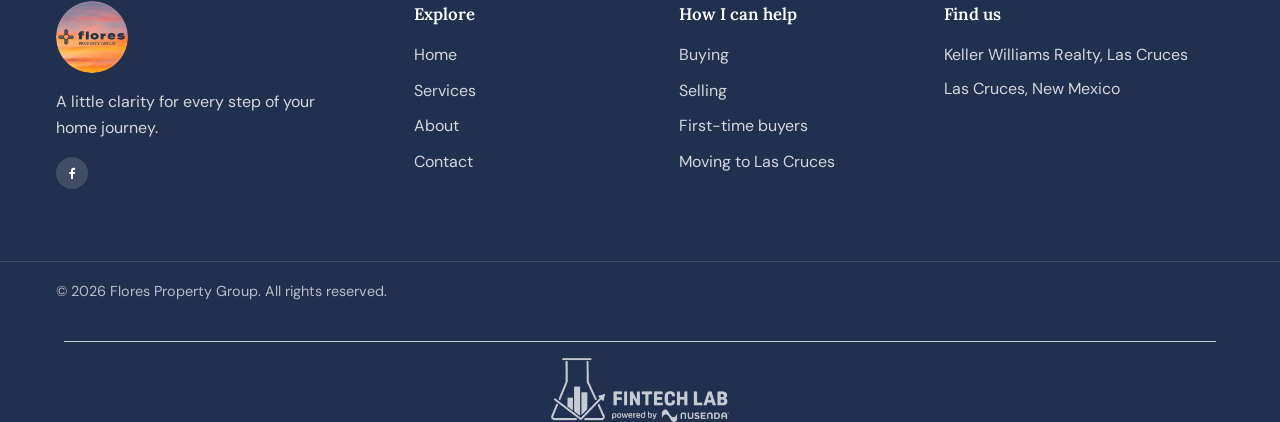
==== commit 9e018bca: "Save from Halite Studio" ====
--- a/docs/index.html
+++ b/docs/index.html
@@ -131,7 +131,7 @@
 
 /* ---- Hero ---- */
 .hero { position: relative; min-height: clamp(460px, 78vh, 760px); display: flex; align-items: center;
-  overflow: hidden; color: #fff; }
+  overflow: hidden; color: #fff; background: #7a594d; }
 .hero-bg { position: absolute; inset: 0; width: 100%; height: 100%; object-fit: cover; }
 .hero-overlay { position: absolute; inset: 0; background: linear-gradient(180deg, rgba(29,32,56,.10), rgba(29,32,56,.62)); }
 .hero-content { position: relative; z-index: 2; text-align: center; max-width: 760px; padding-block: 80px 120px; }
@@ -142,7 +142,7 @@
 
 /* ---- Split (intro / about) ---- */
 .split { display: grid; gap: clamp(28px, 5vw, 60px); align-items: center; grid-template-columns: 1fr; }
-.rounded-media { border-radius: var(--radius); box-shadow: var(--shadow); width: 100%; object-fit: cover; }
+.rounded-media { background: #414a67; aspect-ratio: 3 / 2; border-radius: var(--radius); box-shadow: var(--shadow); width: 100%; object-fit: cover; }
 
 /* ---- Grids ---- */
 .grid { display: grid; gap: clamp(18px, 2.5vw, 28px); grid-template-columns: 1fr; }
@@ -219,8 +219,8 @@
 }
 
 /* ---- Flores brand ---- */
-.hero .btn-primary, .section-dark .btn-primary { background: var(--c-sunset); color: #1d2038; }
-.hero .btn-primary:hover, .section-dark .btn-primary:hover { background: #d98562; }
+.hero .btn-primary, .section-dark .btn-primary, .nav-cta { background: var(--c-sunset); color: #1d2038; }
+.hero .btn-primary:hover, .section-dark .btn-primary:hover, .nav-cta:hover { background: #d98562; }
 .nav-logo img { height: 44px; border-radius: 50%; }
 .footer-logo img { height: 72px; width: 72px; border-radius: 50%; background: transparent; padding: 0; }
 
@@ -272,7 +272,7 @@
 <!-- hero — full-bleed dark image with overlay, centered serif headline, two pill CTAs,
      and a warm-sand arc divider at the bottom edge (reveal-on-scroll via [data-reveal]). -->
 <section class="hero" data-halite-section="hero">
-  <img data-halite-path='["custom","hero","image"]' data-halite-image="true" src="./images/las-cruces-organs-hero.jpg" class="hero-bg" alt="New Mexico sunset over the desert"/>
+  <img data-halite-path='["custom","hero","image"]' data-halite-image="true" src="./images/las-cruces-organs-hero.jpg" class="hero-bg" alt="New Mexico sunset over the desert" loading="eager"/>
   <div class="hero-overlay"></div>
 
   <div class="hero-content container" data-reveal>
